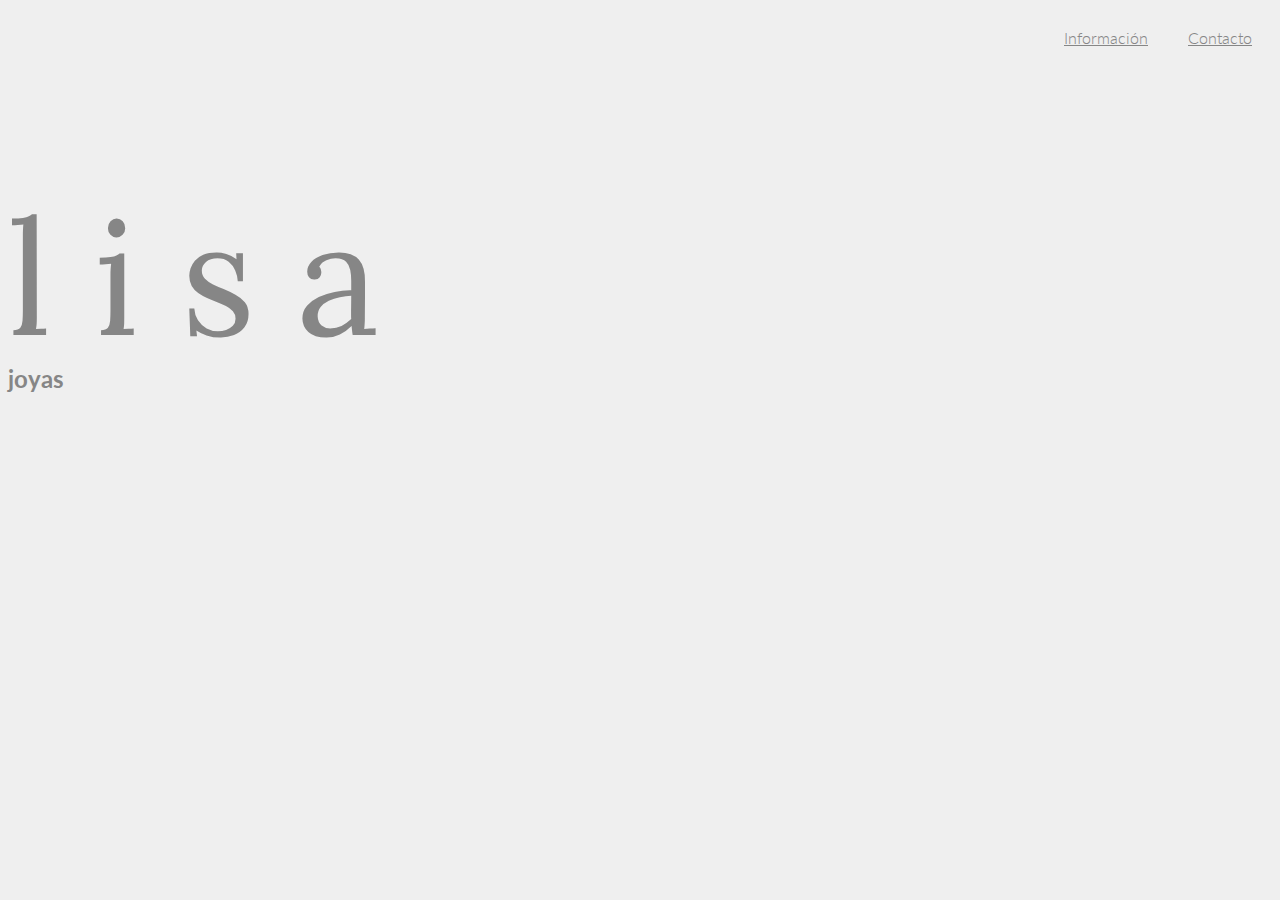
==== index.html @ b0f48097 "partiendo pagina" ====
<!DOCTYPE html>
<html>
<head>

	<title>lisa joyas</title>
	<meta charset="utf-8"/>
	<link rel="stylesheet" href="https://maxcdn.bootstrapcdn.com/bootstrap/3.3.6/css/bootstrap.min.css" integrity="sha384-1q8mTJOASx8j1Au+a5WDVnPi2lkFfwwEAa8hDDdjZlpLegxhjVME1fgjWPGmkzs7" crossorigin="anonymous">
	<link href="https://fonts.googleapis.com/css?family=Lato|Lora" rel="stylesheet">
	<link rel="stylesheet" type="text/css" href="main.css">

</head>

<body>

<header class="container">
	<nav class="row text-right">
		<a href="#">Información</a>
		<a href="#">Contacto</a>
	</nav>
</header>

<section class="jumbotron">
	<div class="container">
		<div class="row text-center">
			<h1 id="marca">l i s a</h1>
			<h2>joyas</h2>
		</div>
	</div>
</section>

</body>

</html>
---- main.css ----
body {
	font-family: 'Lato', sans-serif;
	font-weight: 300;
	background-color: #efefef;
}

header {
  padding: 20px 0;
}

header nav {
	display: flex;
	justify-content: flex-end;
}

header a {
  padding: 0 20px;
  margin: 0;
  color: #868686;
}

header a:hover {
	color: #3f3e3e;
	text-decoration: none;
	font-weight: 320;
}

#marca {
	font-family: 'Lora', serif;
	font-weight: 250;
	font-size: 1000%;
	color: #868686;
	padding-bottom: 0px;
	margin-bottom: 0px;
}

h2 {
	color: #868686;
	padding-top: 0px;
	margin-top: -15px;
}

.jumbotron{
	height: 500px;
}
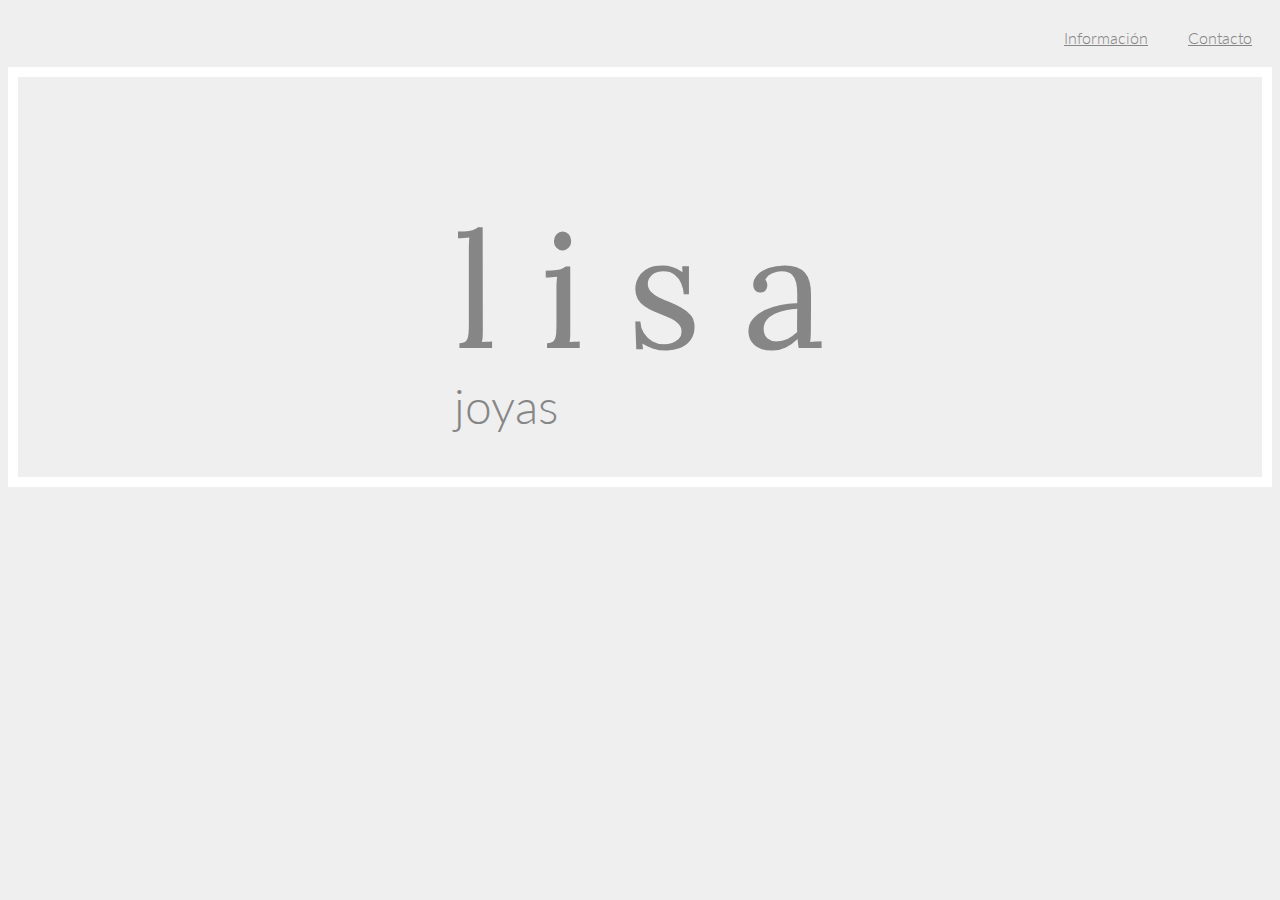
==== commit 3e03e7e0: "posible inicio" ====
--- a/index.html
+++ b/index.html
@@ -2,7 +2,7 @@
 <html>
 <head>
 
-	<title>lisa joyas</title>
+	<title>lisa</title>
 	<meta charset="utf-8"/>
 	<link rel="stylesheet" href="https://maxcdn.bootstrapcdn.com/bootstrap/3.3.6/css/bootstrap.min.css" integrity="sha384-1q8mTJOASx8j1Au+a5WDVnPi2lkFfwwEAa8hDDdjZlpLegxhjVME1fgjWPGmkzs7" crossorigin="anonymous">
 	<link href="https://fonts.googleapis.com/css?family=Lato|Lora" rel="stylesheet">
@@ -21,9 +21,11 @@
 
 <section class="jumbotron">
 	<div class="container">
-		<div class="row text-center">
-			<h1 id="marca">l i s a</h1>
-			<h2>joyas</h2>
+		<div id="inicio">
+			<div class="row text-center">
+				<h1 id="marca">l i s a</h1>
+				<h2 id="joyas">joyas</h2>
+			</div>
 		</div>
 	</div>
 </section>
--- a/main.css
+++ b/main.css
@@ -34,12 +34,20 @@
 	margin-bottom: 0px;
 }
 
-h2 {
+#joyas {
 	color: #868686;
 	padding-top: 0px;
 	margin-top: -15px;
+	font-size: 300%;
+	font-weight: 300;
 }
 
-.jumbotron{
-	height: 500px;
-}+#inicio{
+	min-height: 400px;
+	border-style: solid;
+	border-width: 10px;
+	border-color: #fff;
+	display:flex;
+  	align-items:center;
+  	justify-content:center;
+}
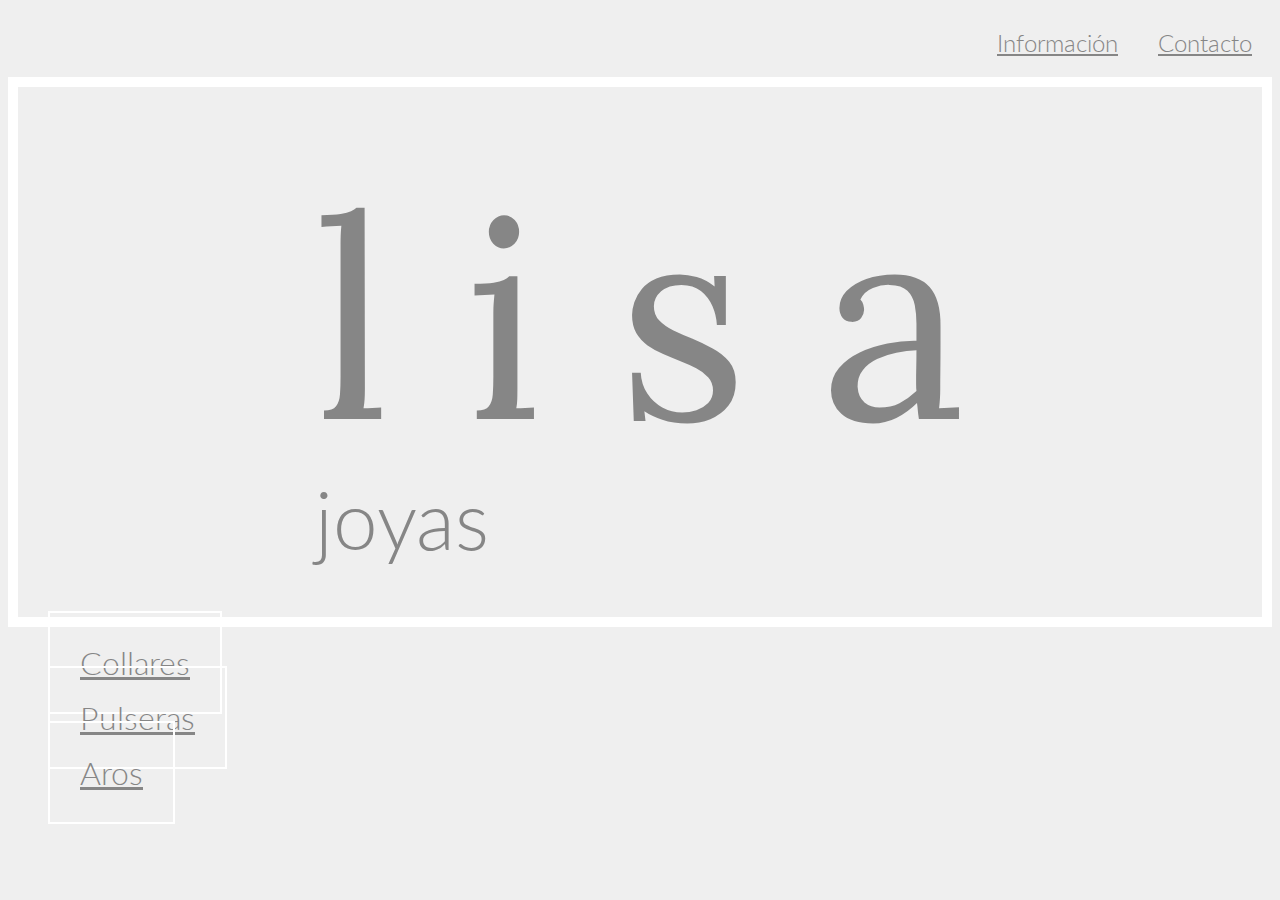
==== commit 7687ab35: "menu de opciones" ====
--- a/index.html
+++ b/index.html
@@ -30,6 +30,20 @@
 	</div>
 </section>
 
+<section class="container">
+	<div class="row text-center">
+		<figure class="col-sm-4">
+			<a class="seccion" href="#">Collares</a>
+		</figure>
+		<figure class="col-sm-4">
+			<a class="seccion" href="#">Pulseras</a>
+		</figure>
+		<figure class="col-sm-4">
+			<a class="seccion" href="#">  Aros  </a>
+		</figure>
+	</div>
+</section>
+
 </body>
 
 </html>--- a/main.css
+++ b/main.css
@@ -15,6 +15,7 @@
 
 header a {
   padding: 0 20px;
+  font-size: 150%;
   margin: 0;
   color: #868686;
 }
@@ -28,22 +29,24 @@
 #marca {
 	font-family: 'Lora', serif;
 	font-weight: 250;
-	font-size: 1000%;
+	font-size: 1750%;
 	color: #868686;
 	padding-bottom: 0px;
 	margin-bottom: 0px;
+	margin-top: 50px;
 }
 
 #joyas {
 	color: #868686;
 	padding-top: 0px;
-	margin-top: -15px;
-	font-size: 300%;
+	margin-top: -25px;
+	font-size: 500%;
 	font-weight: 300;
+	margin-bottom: 50px;
 }
 
 #inicio{
-	min-height: 400px;
+	
 	border-style: solid;
 	border-width: 10px;
 	border-color: #fff;
@@ -51,3 +54,19 @@
   	align-items:center;
   	justify-content:center;
 }
+
+.seccion {
+	padding: 30px;
+	border-style: solid;
+	border-width: 2px;
+	border-color: #fff;
+	color: #868686;
+	font-size: 200%;
+	font-weight:300;
+}
+
+.seccion:hover {
+	text-decoration: none;
+	color: #3f3e3e;
+	font-weight: 320;
+}
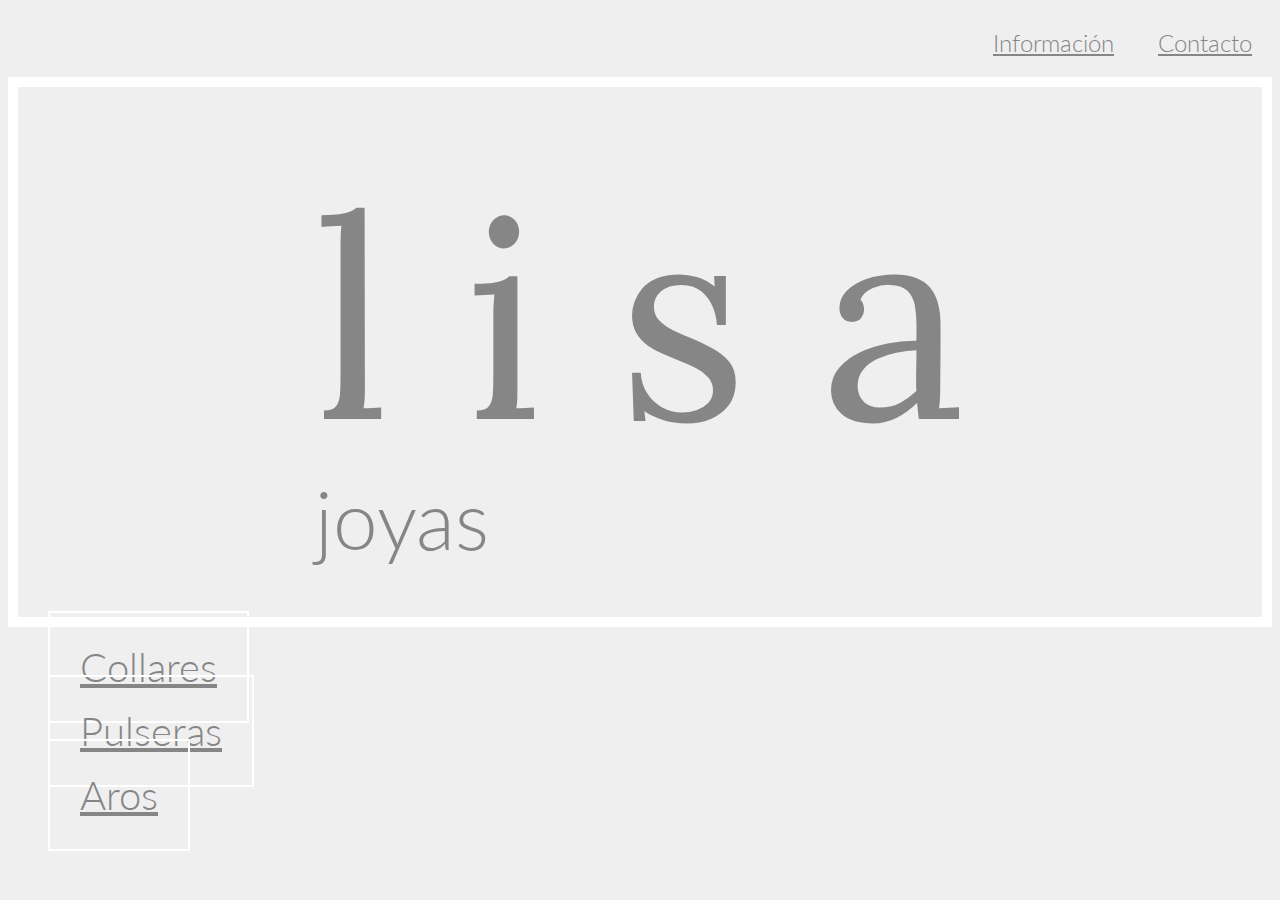
==== commit a2a9a0b1: "empezado collares" ====
--- a/index.html
+++ b/index.html
@@ -13,9 +13,13 @@
 <body>
 
 <header class="container">
-	<nav class="row text-right">
-		<a href="#">Información</a>
-		<a href="#">Contacto</a>
+	<nav class="row text-center">
+		<div class="col-sm-3">
+		</div>
+		<div class="col-sm-9 text-right">
+			<a href="#">Información</a>
+			<a href="#">Contacto</a>
+		</div>
 	</nav>
 </header>
 
@@ -33,7 +37,7 @@
 <section class="container">
 	<div class="row text-center">
 		<figure class="col-sm-4">
-			<a class="seccion" href="#">Collares</a>
+			<a class="seccion" href="collares.html">Collares</a>
 		</figure>
 		<figure class="col-sm-4">
 			<a class="seccion" href="#">Pulseras</a>
--- a/main.css
+++ b/main.css
@@ -10,6 +10,7 @@
 
 header nav {
 	display: flex;
+	align-items:center;
 	justify-content: flex-end;
 }
 
@@ -61,7 +62,7 @@
 	border-width: 2px;
 	border-color: #fff;
 	color: #868686;
-	font-size: 200%;
+	font-size: 250%;
 	font-weight:300;
 }
 
@@ -70,3 +71,8 @@
 	color: #3f3e3e;
 	font-weight: 320;
 }
+
+#logo {
+	font-family: 'Lora', serif;
+	font-size: 300%;
+}
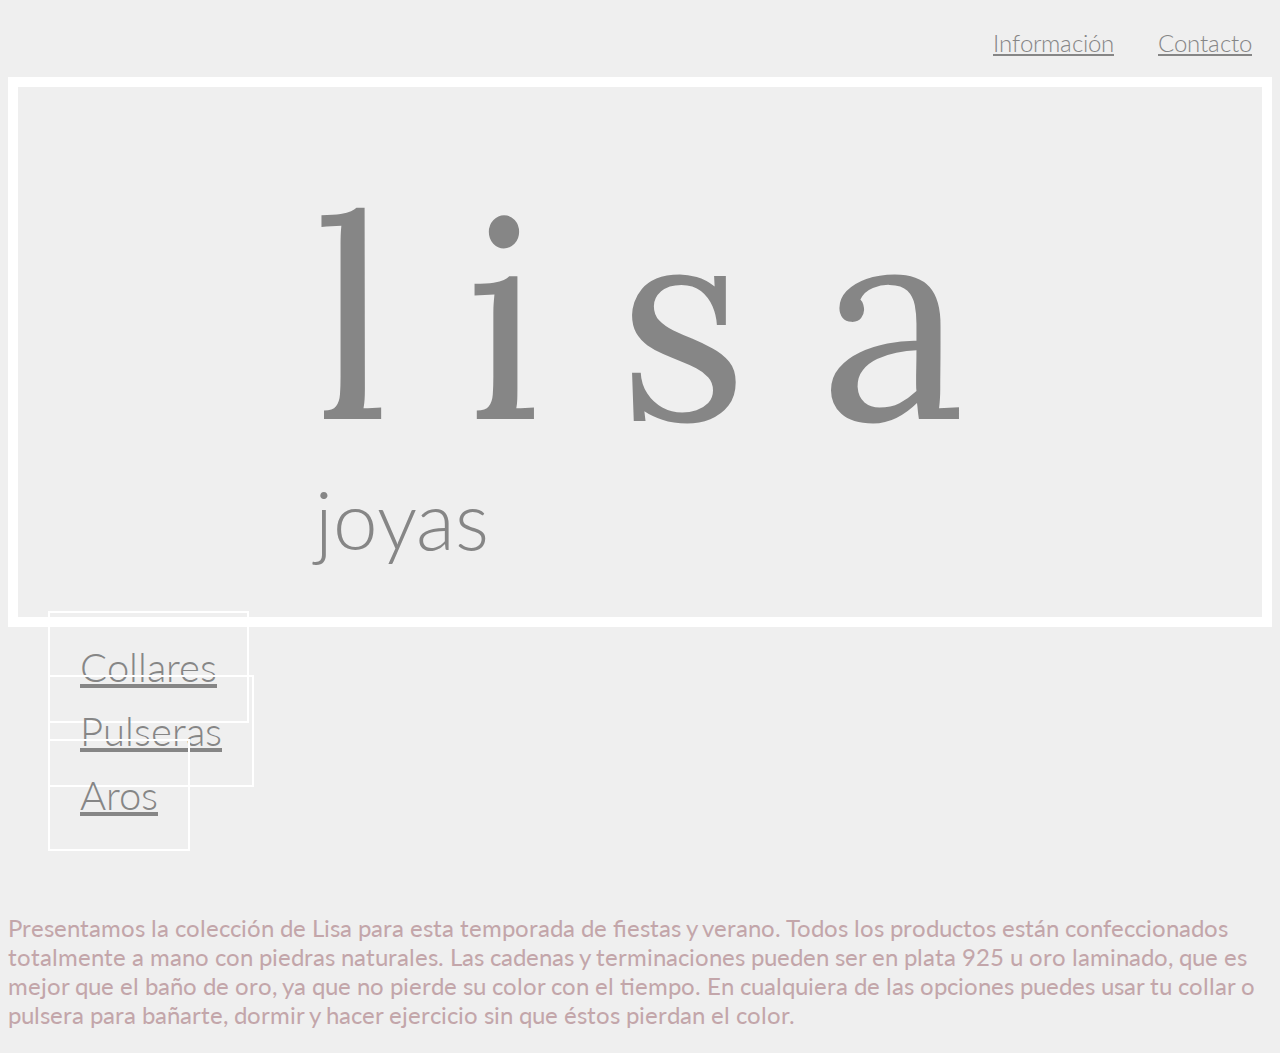
==== commit 8b35751f: "pagina contacto agregada" ====
--- a/index.html
+++ b/index.html
@@ -18,7 +18,7 @@
 		</div>
 		<div class="col-sm-9 text-right">
 			<a href="#">Información</a>
-			<a href="#">Contacto</a>
+			<a href="contacto.html">Contacto</a>
 		</div>
 	</nav>
 </header>
@@ -47,6 +47,11 @@
 		</figure>
 	</div>
 </section>
+<section class="container">
+	<div class="row text-center">
+		<p class="texto">Presentamos la colección de Lisa para esta temporada de fiestas y verano. Todos los productos están confeccionados totalmente a mano con piedras naturales. Las cadenas y terminaciones pueden ser en plata 925 u oro laminado, que es mejor que el baño de oro, ya que no pierde su color con el tiempo. En cualquiera de las opciones puedes usar tu collar o pulsera para bañarte, dormir y hacer ejercicio sin que éstos pierdan el color.</p>
+	</div>
+</section>
 
 </body>
 
--- a/main.css
+++ b/main.css
@@ -76,3 +76,52 @@
 	font-family: 'Lora', serif;
 	font-size: 300%;
 }
+
+.titulo {
+	color: #868686;
+	text-align: center;
+	font-size: 500%;
+	font-weight: 300;
+	margin-bottom: 50px;
+}
+
+.galeria {
+	display: flex;
+  	flex-wrap: wrap;
+  	justify-content: center;
+}
+
+.item {
+	margin: 20px;
+}
+
+.imagen {
+	display: block;
+  	width: 400px;
+  	height: auto;
+	border: 10px solid #fff;
+}
+
+.precio {
+	color: #d3b4b8;
+	font-size: 150%;
+	font-weight: 400;
+}
+
+.nombre {
+	color:#868686;
+	font-size: 150%;
+}
+
+.texto {
+	padding-top: 70px;
+	font-size: 150%;
+	color: #c3a6aa;
+	font-weight: 400;
+}
+
+.contacto {
+	color: #868686;
+	font-weight: 300;
+	font-size: 150%;
+}
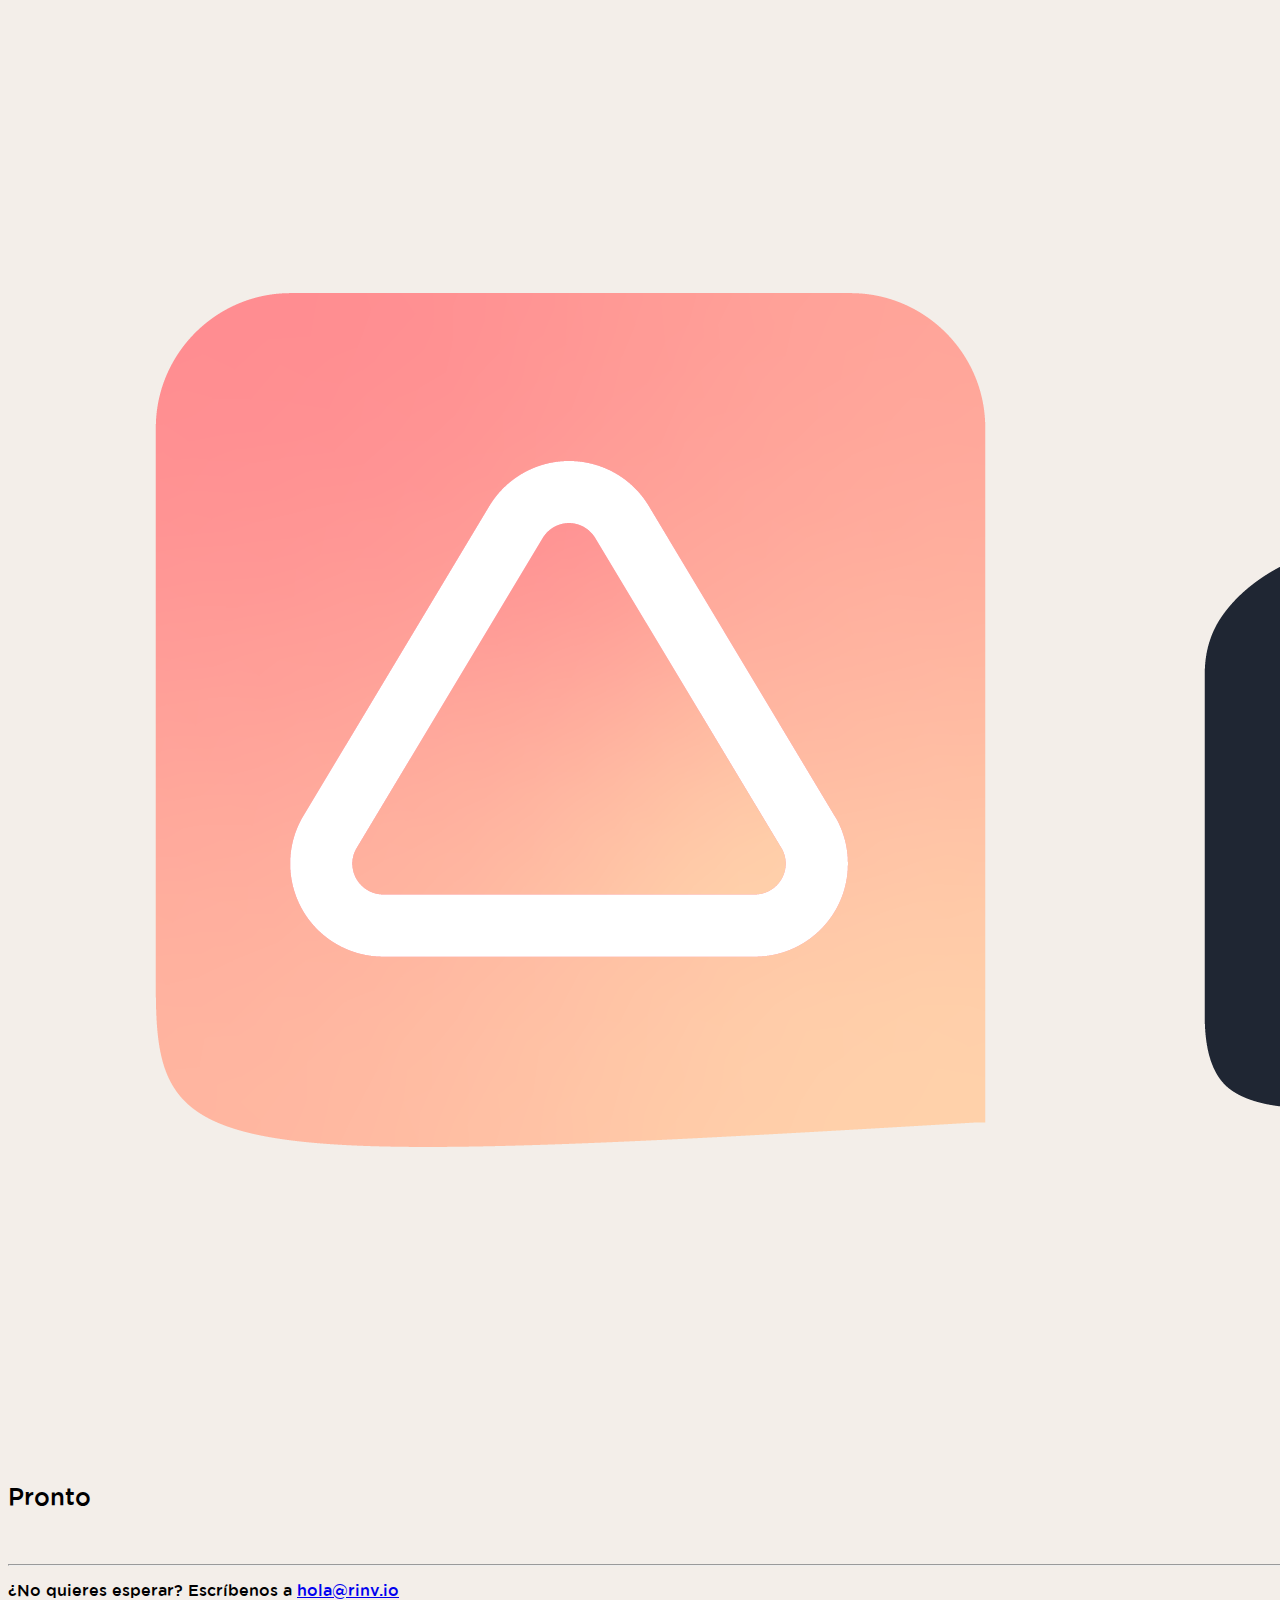
==== commit 77c2b87b: "Commit inicial" ====
--- a/index.html
+++ b/index.html
@@ -1,58 +1,28 @@
-<!DOCTYPE html>
-<html>
-<head>
-
-	<title>lisa</title>
-	<meta charset="utf-8"/>
-	<link rel="stylesheet" href="https://maxcdn.bootstrapcdn.com/bootstrap/3.3.6/css/bootstrap.min.css" integrity="sha384-1q8mTJOASx8j1Au+a5WDVnPi2lkFfwwEAa8hDDdjZlpLegxhjVME1fgjWPGmkzs7" crossorigin="anonymous">
-	<link href="https://fonts.googleapis.com/css?family=Lato|Lora" rel="stylesheet">
-	<link rel="stylesheet" type="text/css" href="main.css">
-
-</head>
-
-<body>
-
-<header class="container">
-	<nav class="row text-center">
-		<div class="col-sm-3">
-		</div>
-		<div class="col-sm-9 text-right">
-			<a href="#">Información</a>
-			<a href="contacto.html">Contacto</a>
-		</div>
-	</nav>
-</header>
-
-<section class="jumbotron">
-	<div class="container">
-		<div id="inicio">
-			<div class="row text-center">
-				<h1 id="marca">l i s a</h1>
-				<h2 id="joyas">joyas</h2>
-			</div>
-		</div>
-	</div>
-</section>
-
-<section class="container">
-	<div class="row text-center">
-		<figure class="col-sm-4">
-			<a class="seccion" href="collares.html">Collares</a>
-		</figure>
-		<figure class="col-sm-4">
-			<a class="seccion" href="#">Pulseras</a>
-		</figure>
-		<figure class="col-sm-4">
-			<a class="seccion" href="#">  Aros  </a>
-		</figure>
-	</div>
-</section>
-<section class="container">
-	<div class="row text-center">
-		<p class="texto">Presentamos la colección de Lisa para esta temporada de fiestas y verano. Todos los productos están confeccionados totalmente a mano con piedras naturales. Las cadenas y terminaciones pueden ser en plata 925 u oro laminado, que es mejor que el baño de oro, ya que no pierde su color con el tiempo. En cualquiera de las opciones puedes usar tu collar o pulsera para bañarte, dormir y hacer ejercicio sin que éstos pierdan el color.</p>
-	</div>
-</section>
-
-</body>
-
+<!DOCTYPE html>
+<html lang="en">
+<head>
+    <meta charset="UTF-8">
+    <meta name="viewport" content="width=device-width, initial-scale=1.0">
+    <link rel="stylesheet" href="https://cdn.jsdelivr.net/npm/bootstrap@4.5.3/dist/css/bootstrap.min.css" integrity="sha384-TX8t27EcRE3e/ihU7zmQxVncDAy5uIKz4rEkgIXeMed4M0jlfIDPvg6uqKI2xXr2" crossorigin="anonymous">
+    <link rel="stylesheet" href="./main.css">
+    <title>rinvio - pronto</title>
+</head>
+<body>
+    <div class="jumbotron vertical-center">
+        <div class="row">
+            <div class="col-md-3"></div>
+            <div class="col-md-6">
+                <div id="divLogo" class="text-center">
+                    <img class="img-fluid" id="logoHome" src="./logo.png" alt="Logo de rinvio">
+                    <br>
+                    <p class="texto-home">Pronto</p>
+                    <br>
+                    <hr>
+                    <p class="texto-home-small">¿No quieres esperar? Escríbenos a <a href="mailto:hola@rinv.io?subject=Información">hola@rinv.io</a></p>
+                </div>
+            </div>
+            <div class="col-md-3"></div>
+        </div>
+    </div>
+</body>
 </html>--- a/main.css
+++ b/main.css
@@ -1,127 +1,59 @@
-body {
-	font-family: 'Lato', sans-serif;
-	font-weight: 300;
-	background-color: #efefef;
-}
-
-header {
-  padding: 20px 0;
-}
-
-header nav {
-	display: flex;
-	align-items:center;
-	justify-content: flex-end;
-}
-
-header a {
-  padding: 0 20px;
-  font-size: 150%;
-  margin: 0;
-  color: #868686;
-}
-
-header a:hover {
-	color: #3f3e3e;
-	text-decoration: none;
-	font-weight: 320;
-}
-
-#marca {
-	font-family: 'Lora', serif;
-	font-weight: 250;
-	font-size: 1750%;
-	color: #868686;
-	padding-bottom: 0px;
-	margin-bottom: 0px;
-	margin-top: 50px;
-}
-
-#joyas {
-	color: #868686;
-	padding-top: 0px;
-	margin-top: -25px;
-	font-size: 500%;
-	font-weight: 300;
-	margin-bottom: 50px;
-}
-
-#inicio{
-	
-	border-style: solid;
-	border-width: 10px;
-	border-color: #fff;
-	display:flex;
-  	align-items:center;
-  	justify-content:center;
-}
-
-.seccion {
-	padding: 30px;
-	border-style: solid;
-	border-width: 2px;
-	border-color: #fff;
-	color: #868686;
-	font-size: 250%;
-	font-weight:300;
-}
-
-.seccion:hover {
-	text-decoration: none;
-	color: #3f3e3e;
-	font-weight: 320;
-}
-
-#logo {
-	font-family: 'Lora', serif;
-	font-size: 300%;
-}
-
-.titulo {
-	color: #868686;
-	text-align: center;
-	font-size: 500%;
-	font-weight: 300;
-	margin-bottom: 50px;
-}
-
-.galeria {
-	display: flex;
-  	flex-wrap: wrap;
-  	justify-content: center;
-}
-
-.item {
-	margin: 20px;
-}
-
-.imagen {
-	display: block;
-  	width: 400px;
-  	height: auto;
-	border: 10px solid #fff;
-}
-
-.precio {
-	color: #d3b4b8;
-	font-size: 150%;
-	font-weight: 400;
-}
-
-.nombre {
-	color:#868686;
-	font-size: 150%;
-}
-
-.texto {
-	padding-top: 70px;
-	font-size: 150%;
-	color: #c3a6aa;
-	font-weight: 400;
-}
-
-.contacto {
-	color: #868686;
-	font-weight: 300;
-	font-size: 150%;
-}
+@font-face {
+    font-family: 'Gozam';
+    src: url('fonts/HomepageBaukasten-Bold.woff') format('woff'), /* Modern Browsers */
+       url('fonts/HomepageBaukasten-Bold.ttf')  format('truetype'), /* Safari, Android, iOS */
+       url('fonts/HomepageBaukasten-Bold.svg#svgFontName') format('svg'); /* Legacy iOS */
+     font-weight: 700;
+     font-style: normal;
+   }
+  
+  @font-face {
+    font-family: 'Gozam';
+    src: url('fonts/iCielGotham-Medium.woff') format('woff'), /* Modern Browsers */
+       url('fonts/iCielGotham-Medium.ttf')  format('truetype'), /* Safari, Android, iOS */
+       url('fonts/iCielGotham-Medium.svg#svgFontName') format('svg'); /* Legacy iOS */
+     font-weight: 400;
+     font-style: normal;
+   }
+  
+  @font-face {
+    font-family: 'Gozam';
+    src: url('fonts/Metropolis-ExtraLight.woff') format('woff'), /* Modern Browsers */
+       url('fonts/Metropolis-ExtraLight.ttf')  format('truetype'), /* Safari, Android, iOS */
+       url('fonts/Metropolis-ExtraLight.svg#svgFontName') format('svg'); /* Legacy iOS */
+     font-weight: 300;
+     font-style: normal;
+   }
+
+html {
+    height: 100%;
+}
+
+body {
+    background-color: #f3eee9;
+    min-height: 100%;
+    font-family: 'Gozam';
+}
+
+.tarjeta {
+    max-width: 100%;
+    box-shadow: -1px -1px 11px 9px #0000001a;
+    background-color: white;
+    border-radius: 10px;
+    padding: 1vh;
+}
+
+.jumbotron {
+    background-color: #ffffff00;
+}
+
+.vertical-center {
+    min-height: 100%;
+    min-height: 100vh;
+    display: flex;
+    align-items: center;
+}
+
+.texto-home {
+    font-size: 1.5rem;
+}